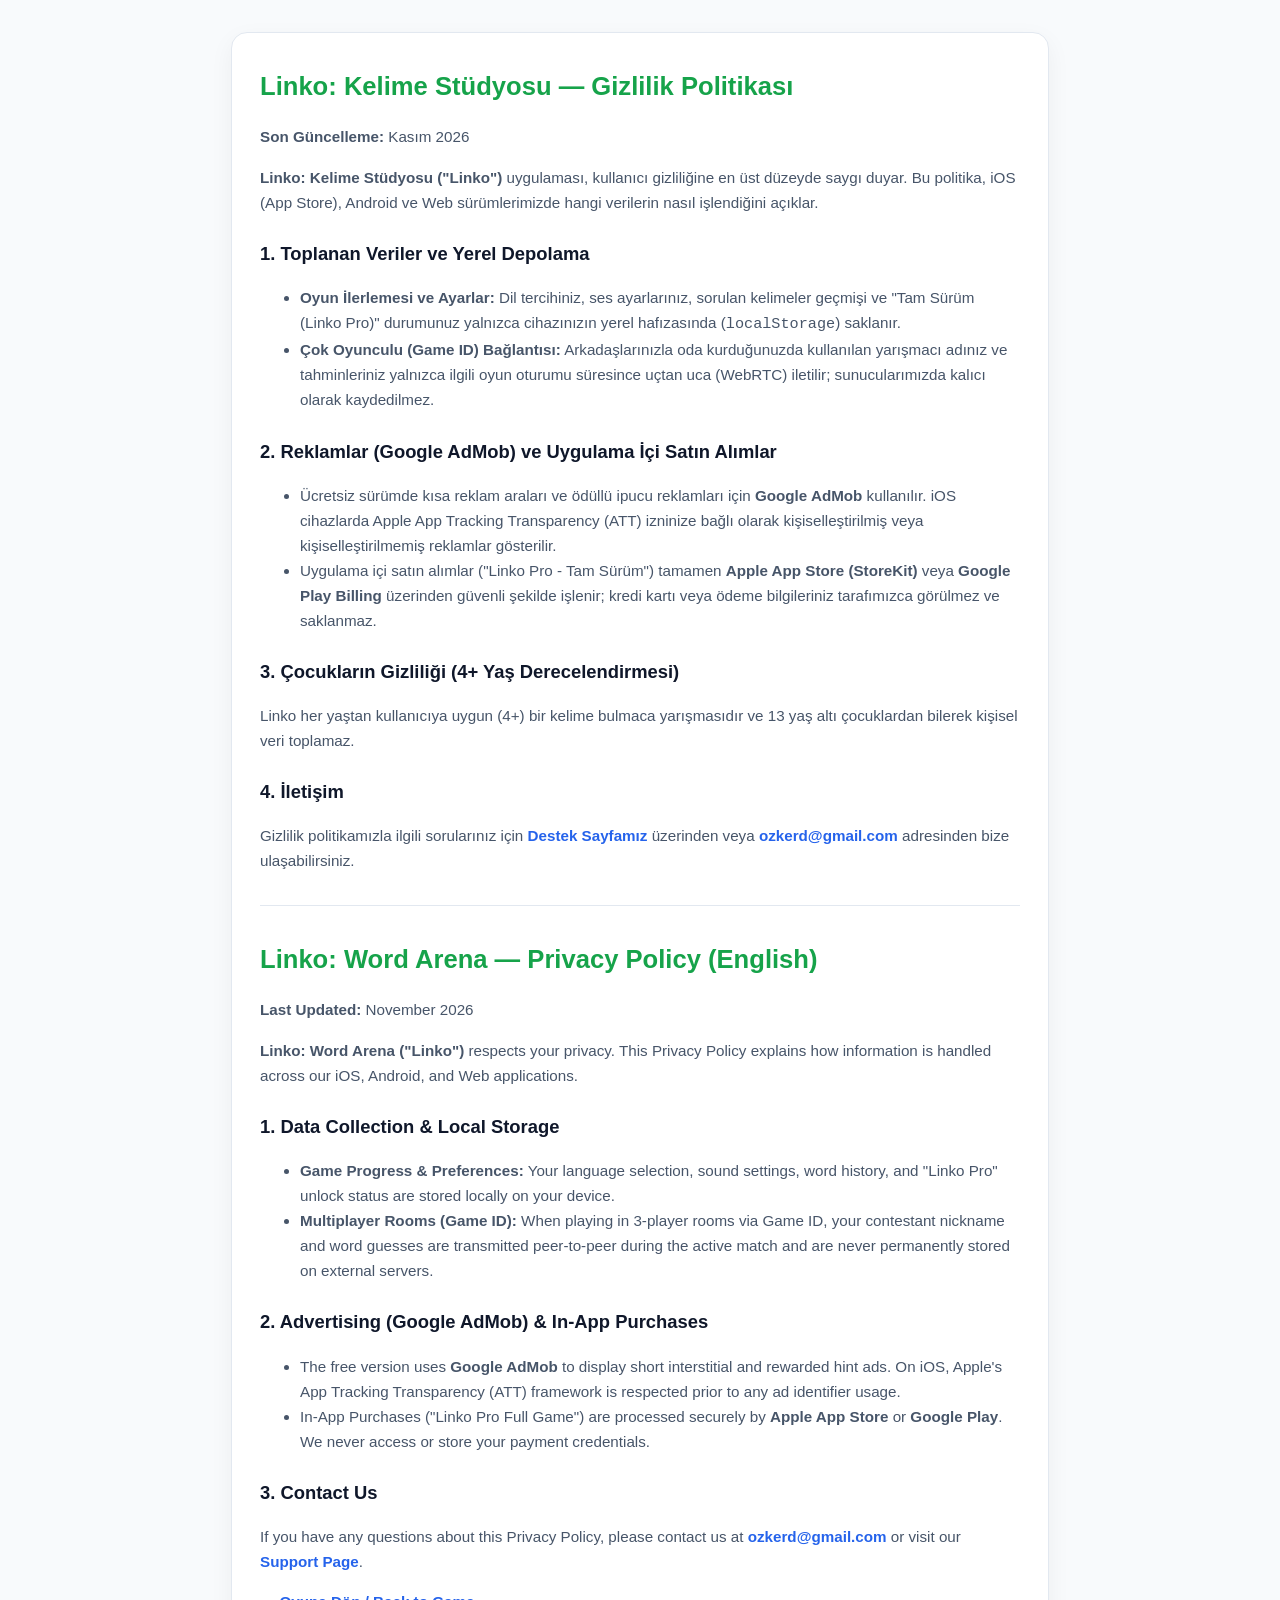
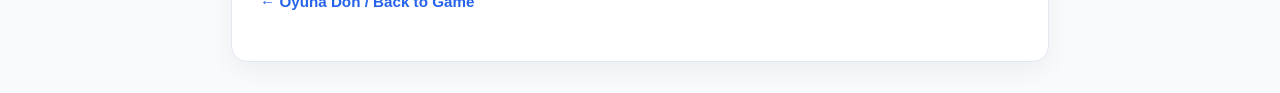
==== privacy.html @ a1a1cb7f "fix(ui): locked viewport without bouncing and status bar padding" ====
<!DOCTYPE html>
<html lang="tr">
<head>
  <meta charset="UTF-8" />
  <meta name="viewport" content="width=device-width, initial-scale=1.0" />
  <title>Linko — Gizlilik Politikası / Privacy Policy</title>
  <style>
    body {
      font-family: -apple-system, BlinkMacSystemFont, 'Segoe UI', Roboto, sans-serif;
      background: #F8FAFC;
      color: #0F172A;
      line-height: 1.65;
      margin: 0;
      padding: 32px 16px;
    }
    .card {
      max-width: 760px;
      margin: 0 auto;
      background: #FFFFFF;
      border: 1px solid #E2E8F0;
      border-radius: 16px;
      padding: 32px 28px;
      box-shadow: 0 8px 24px rgba(15, 23, 42, 0.05);
    }
    h1 { font-size: 1.6rem; margin-top: 0; color: #16A34A; }
    h2 { font-size: 1.15rem; margin-top: 24px; color: #0F172A; }
    p, li { color: #475569; font-size: 0.95rem; }
    .divider { border-top: 1px solid #E2E8F0; margin: 32px 0; }
    a { color: #2563EB; text-decoration: none; font-weight: 600; }
  </style>
</head>
<body>
  <div class="card">
    <h1>Linko: Kelime Stüdyosu — Gizlilik Politikası</h1>
    <p><strong>Son Güncelleme:</strong> Kasım 2026</p>
    <p>
      <strong>Linko: Kelime Stüdyosu ("Linko")</strong> uygulaması, kullanıcı gizliliğine en üst düzeyde saygı duyar. Bu politika, iOS (App Store), Android ve Web sürümlerimizde hangi verilerin nasıl işlendiğini açıklar.
    </p>

    <h2>1. Toplanan Veriler ve Yerel Depolama</h2>
    <ul>
      <li><strong>Oyun İlerlemesi ve Ayarlar:</strong> Dil tercihiniz, ses ayarlarınız, sorulan kelimeler geçmişi ve "Tam Sürüm (Linko Pro)" durumunuz yalnızca cihazınızın yerel hafızasında (<code>localStorage</code>) saklanır.</li>
      <li><strong>Çok Oyunculu (Game ID) Bağlantısı:</strong> Arkadaşlarınızla oda kurduğunuzda kullanılan yarışmacı adınız ve tahminleriniz yalnızca ilgili oyun oturumu süresince uçtan uca (WebRTC) iletilir; sunucularımızda kalıcı olarak kaydedilmez.</li>
    </ul>

    <h2>2. Reklamlar (Google AdMob) ve Uygulama İçi Satın Alımlar</h2>
    <ul>
      <li>Ücretsiz sürümde kısa reklam araları ve ödüllü ipucu reklamları için <strong>Google AdMob</strong> kullanılır. iOS cihazlarda Apple App Tracking Transparency (ATT) izninize bağlı olarak kişiselleştirilmiş veya kişiselleştirilmemiş reklamlar gösterilir.</li>
      <li>Uygulama içi satın alımlar ("Linko Pro - Tam Sürüm") tamamen <strong>Apple App Store (StoreKit)</strong> veya <strong>Google Play Billing</strong> üzerinden güvenli şekilde işlenir; kredi kartı veya ödeme bilgileriniz tarafımızca görülmez ve saklanmaz.</li>
    </ul>

    <h2>3. Çocukların Gizliliği (4+ Yaş Derecelendirmesi)</h2>
    <p>
      Linko her yaştan kullanıcıya uygun (4+) bir kelime bulmaca yarışmasıdır ve 13 yaş altı çocuklardan bilerek kişisel veri toplamaz.
    </p>

    <h2>4. İletişim</h2>
    <p>
      Gizlilik politikamızla ilgili sorularınız için <a href="./support.html">Destek Sayfamız</a> üzerinden veya <a href="mailto:ozkerd@gmail.com">ozkerd@gmail.com</a> adresinden bize ulaşabilirsiniz.
    </p>

    <div class="divider"></div>

    <h1>Linko: Word Arena — Privacy Policy (English)</h1>
    <p><strong>Last Updated:</strong> November 2026</p>
    <p>
      <strong>Linko: Word Arena ("Linko")</strong> respects your privacy. This Privacy Policy explains how information is handled across our iOS, Android, and Web applications.
    </p>

    <h2>1. Data Collection & Local Storage</h2>
    <ul>
      <li><strong>Game Progress & Preferences:</strong> Your language selection, sound settings, word history, and "Linko Pro" unlock status are stored locally on your device.</li>
      <li><strong>Multiplayer Rooms (Game ID):</strong> When playing in 3-player rooms via Game ID, your contestant nickname and word guesses are transmitted peer-to-peer during the active match and are never permanently stored on external servers.</li>
    </ul>

    <h2>2. Advertising (Google AdMob) & In-App Purchases</h2>
    <ul>
      <li>The free version uses <strong>Google AdMob</strong> to display short interstitial and rewarded hint ads. On iOS, Apple's App Tracking Transparency (ATT) framework is respected prior to any ad identifier usage.</li>
      <li>In-App Purchases ("Linko Pro Full Game") are processed securely by <strong>Apple App Store</strong> or <strong>Google Play</strong>. We never access or store your payment credentials.</li>
    </ul>

    <h2>3. Contact Us</h2>
    <p>
      If you have any questions about this Privacy Policy, please contact us at <a href="mailto:ozkerd@gmail.com">ozkerd@gmail.com</a> or visit our <a href="./support.html">Support Page</a>.
    </p>
    <p><a href="./index.html">← Oyuna Dön / Back to Game</a></p>
  </div>
</body>
</html>
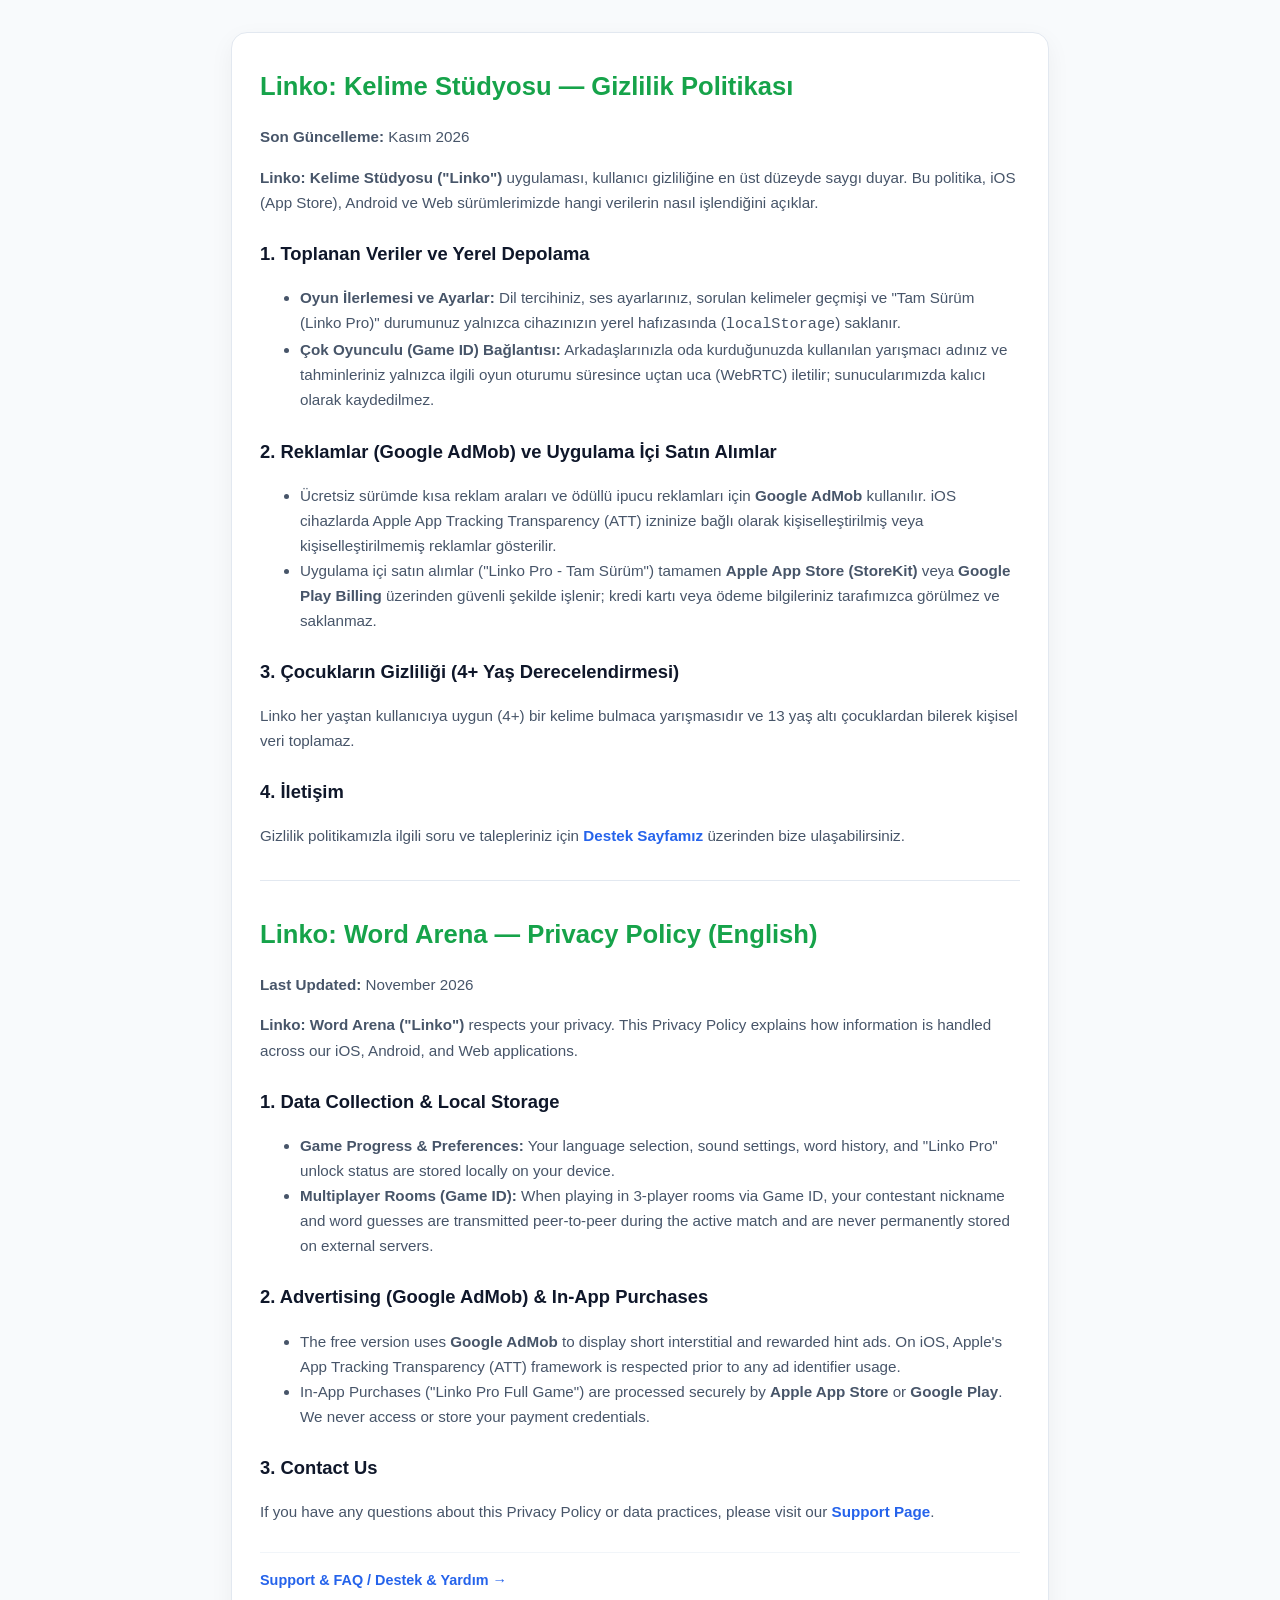
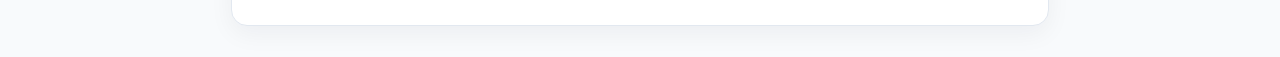
==== commit 227c37c7: "chore(release): update support, privacy and disable web play" ====
--- a/privacy.html
+++ b/privacy.html
@@ -56,7 +56,7 @@
 
     <h2>4. İletişim</h2>
     <p>
-      Gizlilik politikamızla ilgili sorularınız için <a href="./support.html">Destek Sayfamız</a> üzerinden veya <a href="mailto:ozkerd@gmail.com">ozkerd@gmail.com</a> adresinden bize ulaşabilirsiniz.
+      Gizlilik politikamızla ilgili soru ve talepleriniz için <a href="./support.html">Destek Sayfamız</a> üzerinden bize ulaşabilirsiniz.
     </p>
 
     <div class="divider"></div>
@@ -81,9 +81,11 @@
 
     <h2>3. Contact Us</h2>
     <p>
-      If you have any questions about this Privacy Policy, please contact us at <a href="mailto:ozkerd@gmail.com">ozkerd@gmail.com</a> or visit our <a href="./support.html">Support Page</a>.
+      If you have any questions about this Privacy Policy or data practices, please visit our <a href="./support.html">Support Page</a>.
     </p>
-    <p><a href="./index.html">← Oyuna Dön / Back to Game</a></p>
+    <div style="margin-top: 28px; padding-top: 16px; border-top: 1px solid #F1F5F9; font-size: 0.9rem;">
+      <a href="./support.html">Support & FAQ / Destek & Yardım →</a>
+    </div>
   </div>
 </body>
 </html>
